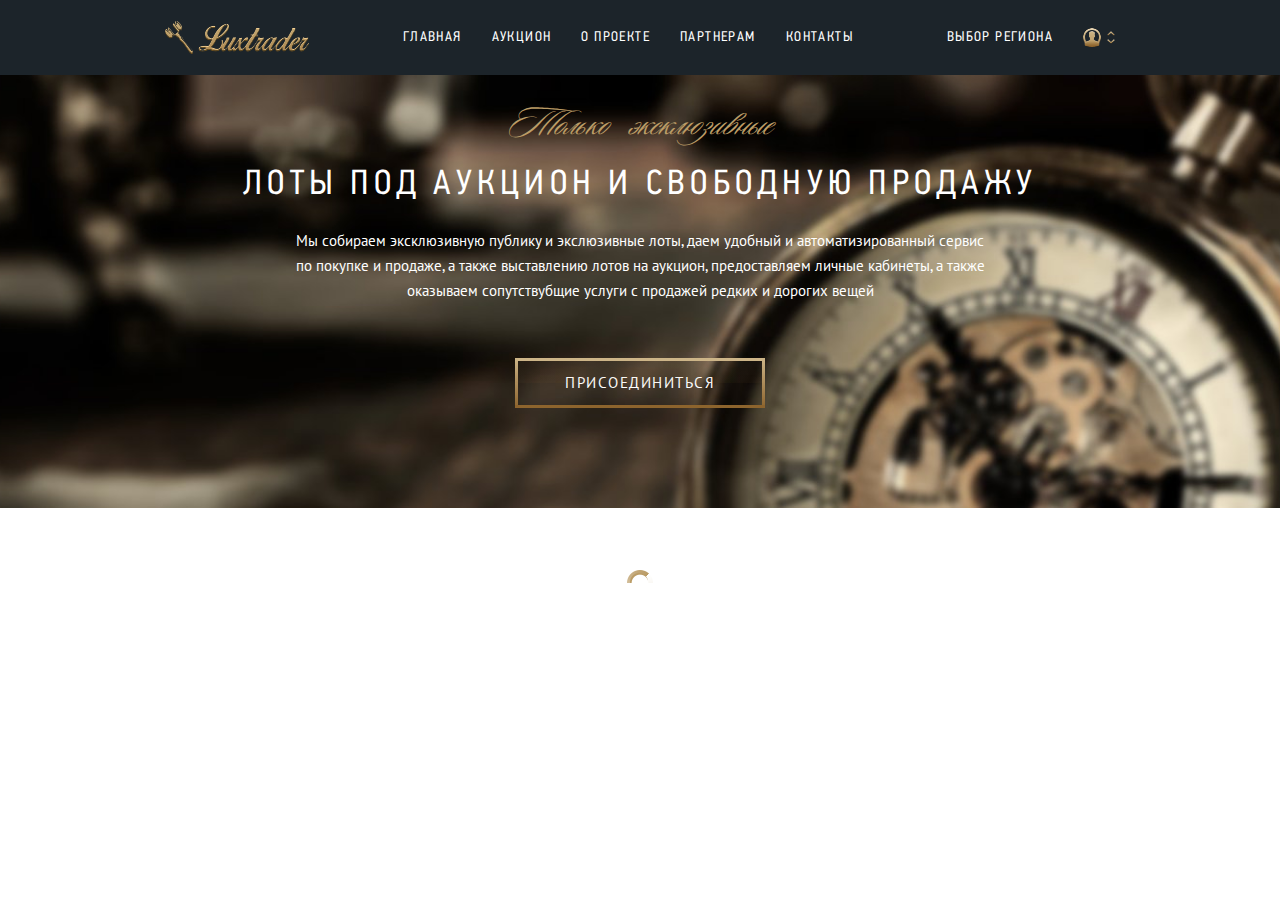
==== clock-site-project/index.html @ 0cd267de "271220221" ====
<!-- Сообщаем браузеру как стоит обрабатывать эту страницу -->
<!DOCTYPE html>
<!-- Оболочка документа, указываем язык содержимого -->
<html lang="ru">
	<!-- Заголовок страницы, контейнер для других важных данных (не отображается) -->
	<head>
		<!-- Кодировка страницы -->
		<meta http-equiv="Content-type" content="text/html;charset=UTF-8">
		<meta name="viewport" content="width=device-width, initial-scale=1.0">
		<!-- Заголовок страницы в браузере -->
		<title>Часы</title>
		<!-- Подключаем Swiper (плагин СЛАЙДЕР) !подключаем скаченные файлы - поскольку cdn вводится извне, он выполняется последним, а 
		написанный внутри JS код будет выполняться первым, поэтому объект Swiper не будет найден - проблема заключается в жизненном цикле реакции и непонятном порядке
		выполнения (вопрос с cdn тоже может быть решен через загрузку пакета через терминал)	 -->
		<!-- <link rel="stylesheet" href="css/swiper-bundle.min.css">		 -->
		<link rel="stylesheet" href="css/swiper-bundle.min.css">
		
	   	<!-- Подключаем CSS -->
		<link rel="stylesheet" href="css/style.css">		
	</head>
	<!-- Отображаемое тело страницы -->
	<body>
		<div class="wrapper">
			<header class="header">
				<div class="header__container _container">
					<div class="icon-menu">   <!-- Burger -->
						<span></span>
						<span></span>
						<span></span>
					</div>
					<a href="" class="header__logo"><img src="img/header/logo.png" alt="Logotype"></a>
					<div class="header__menu menu">
						<nav class="menu__body">
							<ul class="menu__list">
								<li><a href="" class="menu__link">Главная</a></li>
								<li><a href="" class="menu__link">Аукцион</a></li>
								<li><a href="" class="menu__link">О проекте</a></li>
								<li><a href="" class="menu__link">Партнерам</a></li>
								<li><a href="" class="menu__link">Контакты</a></li>
							</ul>							
						</nav>
					</div>
					<div class="header__actions actions-header">
						<a href="" class="actions-header__region"><span>Выбор региона</span></a>
						<div class="actions-header__user user-header">
							<div href="" class="user-header__icon">   <!-- КОНСПЕКТ: Обязательно ставим div, иначе не работает JS скрипт! разобраться -->
								<img src="img/header/user.png" alt="User">
							</div>							
							<ul class="user-header__menu">
								<li><a href="" class="user-header__link user-header__link_1">Выбор региона</a></li>
								<li><a href="" class="user-header__link user-header__link_2">Личный кабинет</a></li>
								<li><a href="" class="user-header__link user-header__link_3">Мои ставки</a></li>
								<li><a href="" class="user-header__link user-header__link_4">Мои лоты</a></li>
							</ul>
						</div>
					</div>			
				</div>					
			</header>
			<main class="page">
				<div class="main-slider swiper">
					<div class="main-slider__body swiper-wrapper">
						<div class="main-slider__item item-main-slider swiper-slide">
							<div class="item-main-slider__content">
								<div class="item-main-slider__container _container">
									<div class="title">
										<div class="title__item">Только эксклюзивные</div>
										<div class="title__main title__main_w title__main_regular">Лоты под аукцион и свобоДную продажу</div>						
									</div>
									<div class="item-main-slider__text">Мы собираем эксклюзивную публику и экслюзивные лоты, даем удобный и автоматизированный сервис по покупке и продаже, а также выставлению лотов на аукцион, предоставляем личные кабинеты, а также оказываем сопутствубщие услуги с продажей редких и дорогих вещей</div>
									<a href="#" class="item-main-slider__btn btn"><span class="btn__body"><span>Присоединиться</span></span></a>																		
								</div>								
							</div>
							<div class="item-main-slider__bg _ibg">
								<img src="img/slider/slider-3.jpg" alt="Background of slider">
							</div>
						</div>
						<div class="main-slider__item item-main-slider swiper-slide">
							<div class="item-main-slider__content">
								<div class="item-main-slider__container _container">
									<div class="title">
										<div class="title__item">Только эксклюзивные</div>
										<div class="title__main title__main_w title__main_regular">Лоты под аукцион и свобоДную продажу</div>						
									</div>
									<div class="item-main-slider__text">Мы собираем эксклюзивную публику и экслюзивные лоты, даем удобный и автоматизированный сервис по покупке и продаже, а также выставлению лотов на аукцион, предоставляем личные кабинеты, а также оказываем сопутствубщие услуги с продажей редких и дорогих вещей Мы собираем эксклюзивную публику и экслюзивные лоты, даем удобный и автоматизированный сервис по покупке и продаже, а также выставлению лотов на аукцион, предоставляем личные кабинеты, а также оказываем сопутствубщие услуги с продажей редких и дорогих вещей</div>
									<a href="#" class="item-main-slider__btn btn"><span class="btn__body"><span>Присоединиться</span></span></a>																		
								</div>								
							</div>
							<div class="item-main-slider__bg _ibg">
								<img src="img/slider/slider-2.jpg" alt="Background of slider">
							</div>
						</div>
					</div>
					<div class="main-slider__control control-main-slider">
						<div class="control-main-slider__arrow control-main-slider__arrow_prev"></div>
						<div class="control-main-slider__arrow_decor">
							<img src="img/slider/circle.png" alt="Decor">
						</div>
						<div class="control-main-slider__arrow control-main-slider__arrow_next"></div>
					</div>
				</div>
			</main>
		</div>
		<!-- Подключаем файлы js  и библиотеку JQuery  при необходимости-->
		<!-- <script src="js/jquery-3.6.0.min.js"></script> -->
		<!-- Подключаем Swiper (плагин СЛАЙДЕР) -->
		<script src="js/libs/swiper-bundle.min.js"></script>
		<script src="js/script.js"></script>
		<script src="js/functions.js"></script>	
		
	</body>
</html>
---- clock-site-project/css/style.css ----
@charset "UTF-8";
@import url(https://fonts.googleapis.com/css?family=PT+Sans:regular,italic,700&subset=cyrillic-ext);
* {
  padding: 0;
  margin: 0;
  border: 0;
}

*, *:before, *:after {
  -webkit-box-sizing: border-box;
  box-sizing: border-box;
}

:focus, :active {
  outline: none;
}

a:focus, a:active {
  outline: none;
}

nav, footer, header, aside {
  display: block;
}

html, body {
  height: 100%;
  width: 100%;
  font-size: 100%;
  line-height: 1;
  font-size: 14px;
  -ms-text-size-adjust: 100%;
  -moz-text-size-adjust: 100%;
  -webkit-text-size-adjust: 100%;
}

input, button, textarea {
  font-family: inherit;
}

input::-ms-clear {
  display: none;
}

button {
  cursor: pointer;
}

button::-moz-focus-inner {
  padding: 0;
  border: 0;
}

a, a:visited {
  text-decoration: none;
}

a:hover {
  text-decoration: none;
}

ul li {
  list-style: none;
}

img {
  vertical-align: top;
}

h1, h2, h3, h4, h5, h6 {
  font-size: inherit;
  font-weight: 400;
}

/*--------------------*/
@font-face {
  font-family: 'BravoRGRegular';
  src: url("../fonts/BravoRGRegular.eot");
  src: local("☺"), url("../fonts/BravoRGRegular.woff") format("woff"), url("../fonts/BravoRGRegular.ttf") format("truetype"), url("../fonts/BravoRGRegular.svg") format("svg");
  font-weight: 400;
  font-style: normal;
}

@font-face {
  font-family: 'ceremonious';
  src: url("../fonts/ceremonious_one.eot");
  src: local("☺"), url("../fonts/ceremonious_one.woff") format("woff"), url("../fonts/ceremonious_one.ttf") format("truetype"), url("../fonts/ceremonious_one.svg") format("svg");
  font-weight: 400;
  font-style: normal;
}

@font-face {
  font-family: 'PFDin';
  src: url("../fonts/pfdintextcondpro-medium.eot");
  src: local("☺"), url("../fonts/pfdintextcondpro-medium.woff") format("woff"), url("../fonts/pfdintextcondpro-medium.ttf") format("truetype"), url("../fonts/pfdintextcondpro-medium.svg") format("svg");
  font-weight: 500;
  font-style: normal;
}

@font-face {
  font-family: 'PFDin';
  src: url("../fonts/pfdintextcondpro-regular.eot");
  src: local("☺"), url("../fonts/pfdintextcondpro-regular.woff") format("woff"), url("../fonts/pfdintextcondpro-regular.ttf") format("truetype"), url("../fonts/pfdintextcondpro-regular.svg") format("svg");
  font-weight: 400;
  font-style: normal;
}

.title > *:not(:last-child) {
  margin: 0px 0px 30px 0px;
}

.title__item {
  font-family: ceremonious;
  font-size: 40px;
  line-height: 62.5%;
  font-weight: 400;
  color: #bb9c66;
}

.title__main {
  font-family: PFDin;
  font-size: 35px;
  line-height: 35px;
  font-weight: 500;
  text-transform: uppercase;
  letter-spacing: 0.15em;
  color: #000;
}

.title__main_w {
  color: #fff;
}

.title__main_regular {
  font-weight: 400;
}

.btn {
  display: -webkit-inline-box;
  display: -ms-inline-flexbox;
  display: inline-flex;
  position: relative;
}

.btn:before, .btn:after {
  position: absolute;
  left: 0;
  height: 3px;
  width: 100%;
  content: '';
}

.btn:before {
  background-color: #cdb588;
  top: 0;
}

.btn:after {
  background-color: #8d642d;
  bottom: 0;
}

.btn__body {
  display: -webkit-inline-box;
  display: -ms-inline-flexbox;
  display: inline-flex;
  position: relative;
}

.btn__body:before, .btn__body:after {
  position: absolute;
  top: 0;
  width: 3px;
  height: 100%;
  content: '';
}

.btn__body:before {
  background-image: -webkit-gradient(linear, left bottom, left top, from(#8d642d), to(#cdb588));
  background-image: linear-gradient(to top, #8d642d 0%, #cdb588 100%);
  left: 0;
}

.btn__body:after {
  background-image: -webkit-gradient(linear, left bottom, left top, from(#8d642d), to(#cdb588));
  background-image: linear-gradient(to top, #8d642d 0%, #cdb588 100%);
  right: 0;
}

.btn__body span {
  display: -webkit-inline-box;
  display: -ms-inline-flexbox;
  display: inline-flex;
  -webkit-box-pack: center;
      -ms-flex-pack: center;
          justify-content: center;
  -webkit-box-align: center;
      -ms-flex-align: center;
          align-items: center;
  padding: 0 50px;
  height: 50px;
  font-size: 15px;
  line-height: 21px;
  font-weight: 400;
  text-transform: uppercase;
  letter-spacing: 0.1em;
  color: #ffffff;
  position: relative;
}

.btn__body span:after {
  position: absolute;
  top: 0;
  left: 0;
  width: 100%;
  height: 50%;
  -webkit-transition: all 0.5s ease 0s;
  transition: all 0.5s ease 0s;
  background-image: -webkit-gradient(linear, left bottom, left top, from(#8d642d), to(#cdb588));
  background-image: linear-gradient(to top, #8d642d 0%, #cdb588 100%);
  opacity: 0.06;
  content: '';
}

@media (min-width: 992px) {
  .btn__body span:hover:after {
    height: 100%;
    opacity: 0.5;
  }
}

._ibg {
  position: relative;
}

._ibg img {
  position: absolute;
  left: 0;
  top: 0;
  height: 100%;
  width: 100%;
  -o-object-fit: cover;
     object-fit: cover;
}

body {
  font-family: 'PT Sans';
}

body._lock {
  overflow: hidden;
}

.wrapper {
  width: 100%;
  min-height: 100%;
  overflow: hidden;
  display: -webkit-box;
  display: -ms-flexbox;
  display: flex;
  -webkit-box-orient: vertical;
  -webkit-box-direction: normal;
      -ms-flex-direction: column;
          flex-direction: column;
}

._container {
  max-width: 970px;
  margin: 0 auto;
  padding: 0 10px;
}

.header {
  position: relative;
  z-index: 50;
  background-color: #1c242a;
}

.header__container {
  height: 75px;
  display: -webkit-box;
  display: -ms-flexbox;
  display: flex;
  -webkit-box-align: center;
      -ms-flex-align: center;
          align-items: center;
}

.header__logo {
  position: relative;
  z-index: 2;
  width: 144px;
}

@media (max-width: 767px) {
  .header__logo {
    position: absolute;
    z-index: 52;
    top: 50%;
    left: 50%;
    -webkit-transform: translate(-50%, -50%);
            transform: translate(-50%, -50%);
  }
}

@media (max-width: 767px) {
  .icon-menu {
    display: block;
    position: relative;
    width: 30px;
    height: 18px;
    cursor: pointer;
    z-index: 5;
  }
  .icon-menu span {
    -webkit-transition: all 0.3s ease 0s;
    transition: all 0.3s ease 0s;
    top: calc(50% - 1px);
    left: 0px;
    position: absolute;
    width: 100%;
    height: 2px;
    background-color: #b29059;
  }
  .icon-menu span:first-child {
    top: 0px;
  }
  .icon-menu span:last-child {
    top: auto;
    bottom: 0px;
  }
  .icon-menu._active span {
    -webkit-transform: scale(0, 0);
            transform: scale(0, 0);
  }
  .icon-menu._active span:first-child {
    -webkit-transform: rotate(-45deg);
            transform: rotate(-45deg);
    top: calc(50% - 1px);
  }
  .icon-menu._active span:last-child {
    -webkit-transform: rotate(45deg);
            transform: rotate(45deg);
    bottom: calc(50% - 1px);
  }
}

.menu {
  padding: 0 0 0 3.15789%;
  -webkit-box-flex: 1;
      -ms-flex: 1 1 auto;
          flex: 1 1 auto;
}

.menu__icon {
  display: none;
}

@media (max-width: 767px) {
  .menu__body {
    opacity: 0;
    visibility: hidden;
    position: fixed;
    z-index: 2;
    width: 100%;
    height: 100%;
    top: 0;
    left: 0;
    background-color: rgba(28, 36, 42, 0.98);
  }
  .menu__body::after {
    content: '';
    position: fixed;
    top: 0;
    left: 0;
    height: 75px;
    width: 100%;
    background-color: #1c242a;
  }
  .menu__body._active {
    opacity: 1;
    visibility: visible;
  }
}

.menu__list {
  display: -webkit-box;
  display: -ms-flexbox;
  display: flex;
  -webkit-box-align: center;
      -ms-flex-align: center;
          align-items: center;
  -webkit-box-pack: center;
      -ms-flex-pack: center;
          justify-content: center;
}

.menu__list li {
  margin: 0 15px;
}

@media (max-width: 767px) {
  .menu__list {
    height: 100%;
    display: block;
    text-align: center;
    padding: 100px 0px 25px 0px;
    overflow: auto;
  }
  .menu__list li {
    margin: 0px 0px 30px 0px;
  }
  .menu__list li:last-child {
    margin: 0px 0px 0px 0px;
  }
}

.menu__link, .actions-header__region {
  color: #fff;
  font-family: 'PFDin';
  font-size: 14px;
  line-height: 21px;
  font-weight: 400;
  text-transform: uppercase;
  letter-spacing: 0.1em;
}

@media (max-width: 767px) {
  .menu__link, .actions-header__region {
    font-size: 24px;
  }
}

.actions-header {
  display: -webkit-box;
  display: -ms-flexbox;
  display: flex;
  -webkit-box-align: center;
      -ms-flex-align: center;
          align-items: center;
}

.actions-header__region {
  position: relative;
  z-index: 2;
  background: url("/img/header/region.png") left no-repeat;
  min-width: 18px;
  min-height: 18px;
  padding: 0 0 0 30px;
}

@media (max-width: 890px) {
  .actions-header__region {
    padding: 0 0 0 0;
  }
  .actions-header__region span {
    display: none;
  }
}

.actions-header__user {
  position: relative;
  z-index: 2;
  margin: 0 0 0 30px;
}

@media (max-width: 890px) {
  .actions-header__user {
    margin: 0 0 0 15px;
  }
}

.user-header__icon {
  cursor: pointer;
}

.user-header__menu {
  opacity: 0;
  visibility: hidden;
  position: absolute;
  top: 58px;
  right: 0;
  background-color: #1c242a;
  padding: 20px;
  -webkit-transition: all 0.3s ease 0s;
  transition: all 0.3s ease 0s;
  width: 178px;
}

.user-header__menu li {
  margin: 0px 0px 18px 0px;
}

.user-header__menu li:last-child {
  margin: 0px 0px 0px 0px;
}

.user-header__menu._active {
  opacity: 1;
  visibility: visible;
  top: 48px;
}

@media (max-width: 767px) {
  .user-header__menu._active {
    width: 100vw;
    margin-right: -10px;
  }
}

.user-header__link {
  display: inline-block;
  padding: 0 0 0 30px;
  color: #fff;
  line-height: 18px;
}

@media (min-width: 992px) {
  .user-header__link:hover {
    text-decoration: underline;
  }
}

.user-header__link_1 {
  background: url("/img/header/dropdown/globe.png") 1px center no-repeat;
}

.user-header__link_2 {
  background: url("/img/header/dropdown/key.png") left center no-repeat;
}

.user-header__link_3 {
  background: url("/img/header/dropdown/palm.png") 4px center no-repeat;
}

.user-header__link_4 {
  background: url("/img/header/dropdown/hammer.png") left center no-repeat;
}

.page {
  -webkit-box-flex: 1;
      -ms-flex: 1 1 auto;
          flex: 1 1 auto;
}

.main-slider {
  position: relative;
}

.main-slider__control {
  position: absolute;
  left: 50%;
  bottom: 0;
  width: 100px;
  height: 100px;
  -webkit-transform: translate(-50%, 50%);
          transform: translate(-50%, 50%);
  display: -webkit-box;
  display: -ms-flexbox;
  display: flex;
  -webkit-box-pack: center;
      -ms-flex-pack: center;
          justify-content: center;
  -webkit-box-align: center;
      -ms-flex-align: center;
          align-items: center;
}

.main-slider__control:after {
  position: absolute;
  top: 50%;
  left: 50%;
  background-color: #fff;
  width: 70%;
  height: 70%;
  -webkit-transform-origin: 0 0;
          transform-origin: 0 0;
  -webkit-transform: rotate(45deg) translate(-50%, -50%);
          transform: rotate(45deg) translate(-50%, -50%);
  content: '';
}

.item-main-slider {
  position: relative;
  text-align: center;
  padding: 38px 0 100px 0;
}

.item-main-slider__content {
  position: relative;
  z-index: 2;
}

.item-main-slider__text {
  max-width: 700px;
  margin: 25px auto 0 auto;
  font-family: 'PT Sans';
  font-size: 15px;
  line-height: calc(25 / 15);
  font-weight: 400;
  color: #fff;
}

.item-main-slider__btn {
  margin: 55px 0 0 0;
}

.item-main-slider__bg {
  position: absolute;
  left: 0;
  top: 0;
  width: 100%;
  height: 100%;
}

.control-main-slider__arrow {
  cursor: pointer;
  position: relative;
  z-index: 2;
  width: 14px;
  height: 24px;
}

.control-main-slider__arrow_prev {
  background: url("/img/slider/row-left.png") 0 0 no-repeat;
}

.control-main-slider__arrow_decor {
  position: relative;
  z-index: 2;
  margin: 0 12px;
  -webkit-animation: rotate 5s infinite linear;
          animation: rotate 5s infinite linear;
}

.control-main-slider__arrow_next {
  background: url("/img/slider/row-right.png") 0 0 no-repeat;
}

@-webkit-keyframes rotate {
  0% {
  }
  100% {
    -webkit-transform: rotate(360deg);
            transform: rotate(360deg);
  }
}

@keyframes rotate {
  0% {
  }
  100% {
    -webkit-transform: rotate(360deg);
            transform: rotate(360deg);
  }
}
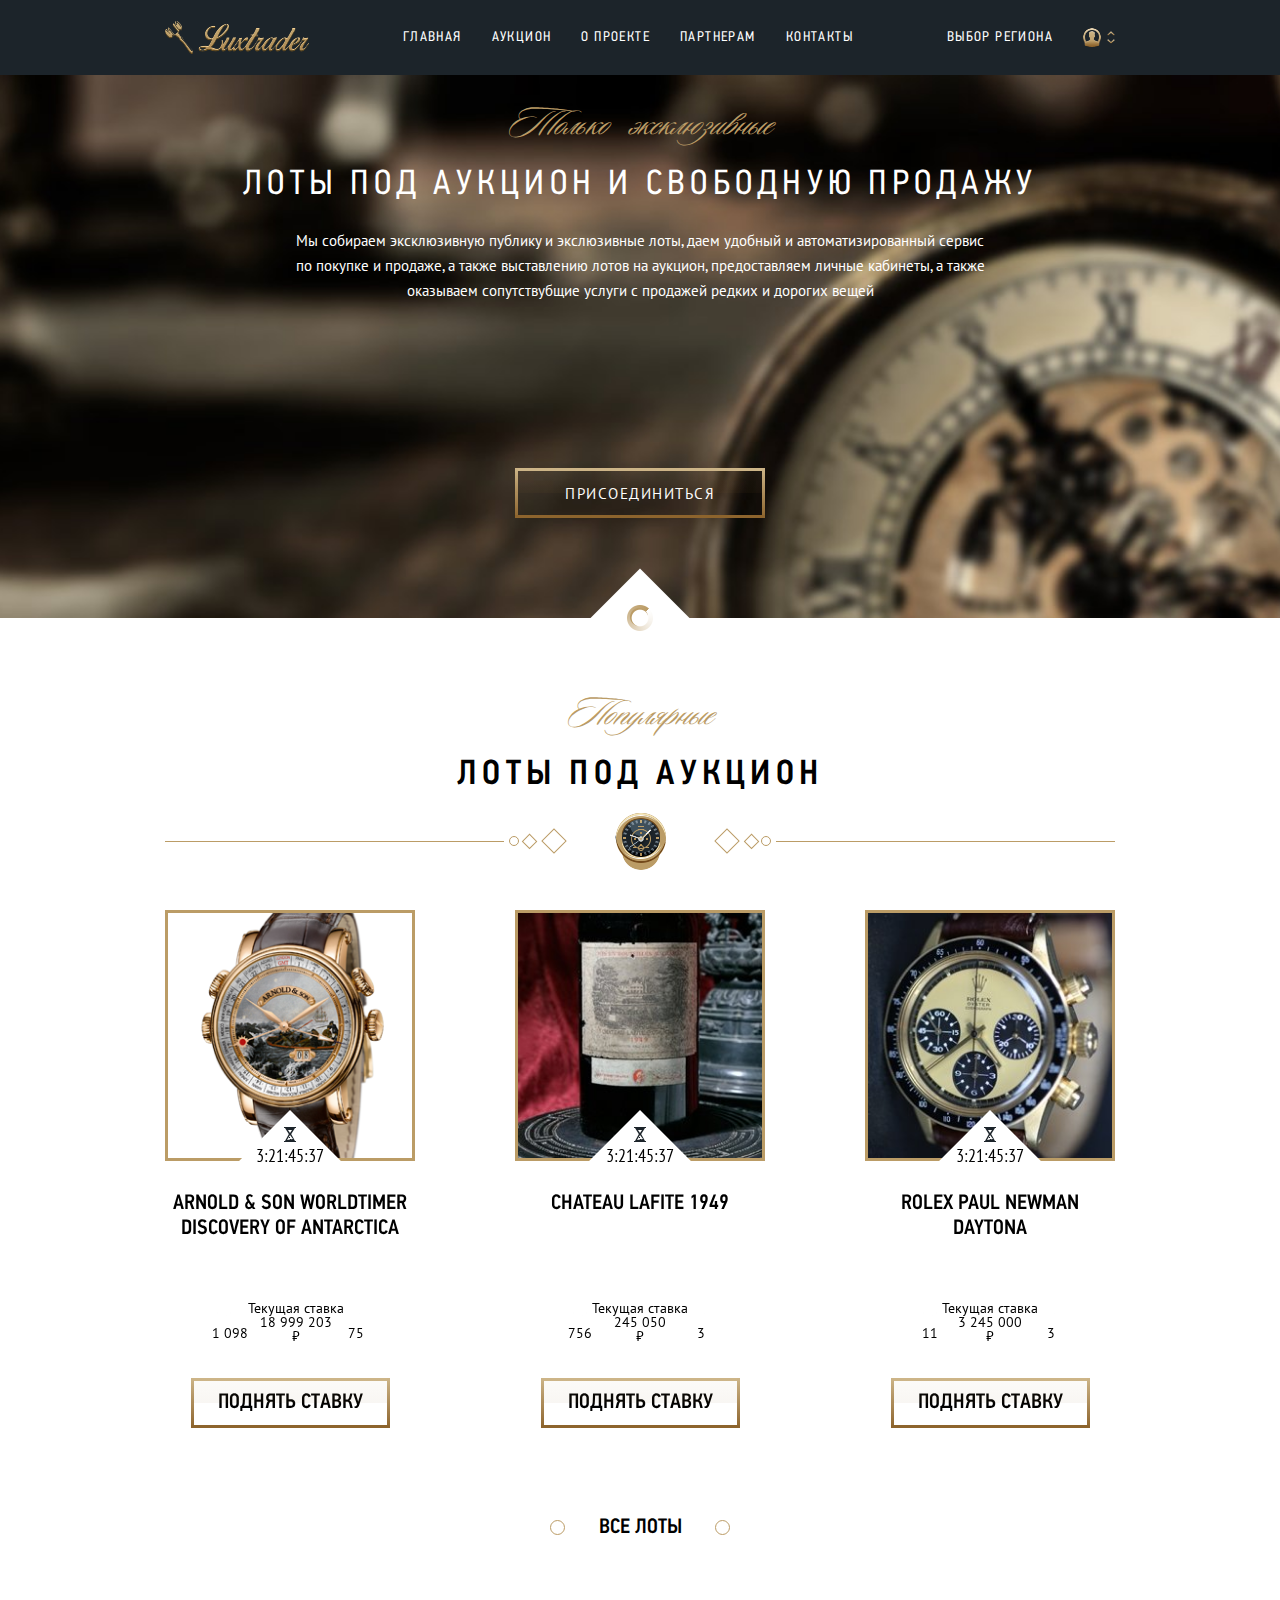
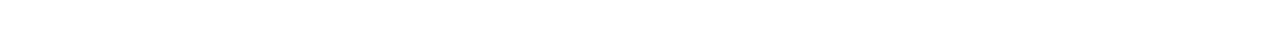
==== commit 7cd76c73: "06012021" ====
--- a/clock-site-project/index.html
+++ b/clock-site-project/index.html
@@ -67,7 +67,7 @@
 										<div class="title__main title__main_w title__main_regular">Лоты под аукцион и свобоДную продажу</div>						
 									</div>
 									<div class="item-main-slider__text">Мы собираем эксклюзивную публику и экслюзивные лоты, даем удобный и автоматизированный сервис по покупке и продаже, а также выставлению лотов на аукцион, предоставляем личные кабинеты, а также оказываем сопутствубщие услуги с продажей редких и дорогих вещей</div>
-									<a href="#" class="item-main-slider__btn btn"><span class="btn__body"><span>Присоединиться</span></span></a>																		
+									<a href="#" class="item-main-slider__btn btn"><span class="btn__body"><span>Присоединиться</span></span></a>
 								</div>								
 							</div>
 							<div class="item-main-slider__bg _ibg">
@@ -97,7 +97,162 @@
 						</div>
 						<div class="control-main-slider__arrow control-main-slider__arrow_next"></div>
 					</div>
-				</div>
+				</div>	
+				<section class="lots">
+					<div class="lots__container _container">
+						<div class="lots__header block-header">
+							<div class="block-header__title title">
+								<div class="title__item">Популярные</div>
+								<h2 class="title__main">лоты Под аукцион</h2>						
+							</div>
+							<div class="block-header__decor block-decor">
+								<div class="block-decor__items">
+									<span></span>
+								</div>								
+								<div class="block-decor__icon">
+									<img src="img/lots/clock.png" alt="Decor">
+								</div>								
+								<div class="block-decor__items">
+									<span></span>
+								</div>										
+							</div>
+						</div>						
+						<div class="lots__slider slider-lots swiper">  <!-- swiper-->
+							 <div class="slider-lots__body swiper-wrapper">  <!-- swiper-wrapper -->
+
+								<div class="slider-lots__slide swiper-slide">  <!-- swiper-slide -->
+									<div class="lot">
+										<div class="lot__header">
+											<a href="" class="lot__image _ibg">
+												<img src="img/lots/slider/01.png" alt="Clock">
+											</a>
+											<div class="lot__timer timer-lot">
+												<div class="timer-lot__icon">
+													<img src="img/lots/slider/timer.png" alt="Timer">
+												</div>
+												<div class="timer-lot__item">3:21:45:37</div>
+											</div>
+										</div>
+										<a href="" class="lot__title">Arnold & Son Worldtimer discovery of antarctica</a>	
+										<div class="lot__info info-lot">
+											<div class="info-lot__statistic">
+												<div class="info-lot__icon">
+													<img src="img/lots/slider/info-lot/eye.png" alt="Icon eye">
+												</div>
+												<div class="info-lot__value">1 098</div>
+											</div>
+											<div class="info-lot__current-bet current-bet-info-lot">
+												<div class="current-bet-info-lot__label">Текущая ставка</div>
+												<div class="current-bet-info-lot__value">18 999 203</div>
+												<div class="current-bet-info-lot__currency">&#8381;</div>
+											</div>
+											<div class="info-lot__statistic">
+												<div class="info-lot__icon">
+													<img src="img/lots/slider/info-lot/palm.png" alt="Icon eye">
+												</div>
+												<div class="info-lot__value">75</div>
+											</div>
+										</div>
+										<a href="#" class="lot__btn btn btn_big"><span class="btn__body"><span>ПОДНЯТЬ СТАВКУ</span></span></a>								
+									</div>
+								</div>
+
+							
+								<div class="slider-lots__slide swiper-slide">
+									<div class="lot">
+										<div class="lot__header">
+											<a href="" class="lot__image _ibg">
+												<img src="img/lots/slider/02.jpg" alt="Clock">
+											</a>
+											<div class="lot__timer timer-lot">
+												<div class="timer-lot__icon">
+													<img src="img/lots/slider/timer.png" alt="Timer">
+												</div>
+												<div class="timer-lot__item">3:21:45:37</div>
+											</div>
+										</div>
+										<!-- title -->
+										<a href="" class="lot__title">Chateau Lafite 1949</a>	
+
+										<!-- info-lot -->
+										<div class="lot__info info-lot">
+											<div class="info-lot__statistic">
+												<div class="info-lot__icon">
+													<img src="img/lots/slider/info-lot/eye.png" alt="Icon eye">
+												</div>
+												<div class="info-lot__value">756</div>
+											</div>
+											<div class="info-lot__current-bet current-bet-info-lot">
+												<div class="current-bet-info-lot__label">Текущая ставка</div>
+												<div class="current-bet-info-lot__value">245 050</div>
+												<div class="current-bet-info-lot__currency">&#8381;</div>
+											</div>
+											<div class="info-lot__statistic">
+												<div class="info-lot__icon">
+													<img src="img/lots/slider/info-lot/palm.png" alt="Icon eye">
+												</div>
+												<div class="info-lot__value">3</div>
+											</div>
+										</div>
+										
+										<!-- button -->
+										<a href="#" class="lot__btn btn btn_big"><span class="btn__body"><span>ПОДНЯТЬ СТАВКУ</span></span></a>								
+									</div>
+								</div>
+									
+								<div class="slider-lots__slide swiper-slide">
+									<div class="lot">
+										<div class="lot__header">
+											<a href="" class="lot__image _ibg">
+												<img src="img/lots/slider/03.jpg" alt="Clock">
+											</a>
+											<div class="lot__timer timer-lot">
+												<div class="timer-lot__icon">
+													<img src="img/lots/slider/timer.png" alt="Timer">
+												</div>
+												<div class="timer-lot__item">3:21:45:37</div>
+											</div>
+										</div>
+										<a href="" class="lot__title">Rolex Paul Newman Daytona</a>	
+										<div class="lot__info info-lot">
+											<div class="info-lot__statistic">
+												<div class="info-lot__icon">
+													<img src="img/lots/slider/info-lot/eye.png" alt="Icon eye">
+												</div>
+												<div class="info-lot__value">11</div>
+											</div>
+											<div class="info-lot__current-bet current-bet-info-lot">
+												<div class="current-bet-info-lot__label">Текущая ставка</div>
+												<div class="current-bet-info-lot__value">3 245 000</div>
+												<div class="current-bet-info-lot__currency">&#8381;</div>
+											</div>
+											<div class="info-lot__statistic">
+												<div class="info-lot__icon">
+													<img src="img/lots/slider/info-lot/palm.png" alt="Icon eye">
+												</div>
+												<div class="info-lot__value">3</div>
+											</div>
+										</div>
+										<a href="#" class="lot__btn btn btn_big"><span class="btn__body"><span>ПОДНЯТЬ СТАВКУ</span></span></a>								
+									</div>
+								</div>																 
+
+								
+							 </div>
+							 <div class="slider-lots__control control-slider-lots">
+								<div class="control-slider-lots__arrow control-slider-lots__arrow_prev">
+									<span></span>
+								</div>
+								<a href="" class="control-slider-lots__link">
+									все лоты
+								</a>
+								<div class="control-slider-lots__arrow control-slider-lots__arrow_next">
+									<span></span>
+								</div>
+							 </div>
+						</div>
+					</div>					
+				</section>		
 			</main>
 		</div>
 		<!-- Подключаем файлы js  и библиотеку JQuery  при необходимости-->
--- a/clock-site-project/css/style.css
+++ b/clock-site-project/css/style.css
@@ -1,5 +1,6 @@
 @charset "UTF-8";
-@import url(https://fonts.googleapis.com/css?family=PT+Sans:regular,italic,700&subset=cyrillic-ext);
+@import url(https://fonts.googleapis.com/css?family=PT+Sans:regular,italic,700&display=swap&subset=cyrillic-ext);
+@import url(https://fonts.googleapis.com/css?family=PT+Sans+Narrow:regular,700&display=swap&subset=cyrillic-ext);
 * {
   padding: 0;
   margin: 0;
@@ -105,6 +106,10 @@
   font-style: normal;
 }
 
+.title {
+  text-align: center;
+}
+
 .title > *:not(:last-child) {
   margin: 0px 0px 30px 0px;
 }
@@ -135,6 +140,125 @@
   font-weight: 400;
 }
 
+.block-header__title {
+  padding: 0 0 20px 0;
+}
+
+.block-decor {
+  display: -webkit-box;
+  display: -ms-flexbox;
+  display: flex;
+  -webkit-box-align: center;
+      -ms-flex-align: center;
+          align-items: center;
+}
+
+.block-decor__items {
+  -webkit-box-flex: 1;
+      -ms-flex: 1 1 auto;
+          flex: 1 1 auto;
+  display: -webkit-box;
+  display: -ms-flexbox;
+  display: flex;
+  -webkit-box-align: center;
+      -ms-flex-align: center;
+          align-items: center;
+}
+
+.block-decor__items::before {
+  content: '';
+  height: 1px;
+  width: 100%;
+  -webkit-box-flex: 1;
+      -ms-flex: 1 1 auto;
+          flex: 1 1 auto;
+  background-color: #bb9c66;
+}
+
+.block-decor__items::after {
+  content: '';
+  width: 18px;
+  height: 18px;
+  -webkit-box-flex: 0;
+      -ms-flex: 0 0 18px;
+          flex: 0 0 18px;
+  border: 1px solid #bb9c66;
+  -webkit-transform: rotate(-45deg);
+          transform: rotate(-45deg);
+  margin: 0 5px;
+}
+
+.block-decor__items span {
+  display: -webkit-box;
+  display: -ms-flexbox;
+  display: flex;
+  -webkit-box-align: center;
+      -ms-flex-align: center;
+          align-items: center;
+  margin: 0 5px;
+}
+
+.block-decor__items span::before {
+  content: '';
+  height: 10px;
+  width: 10px;
+  -webkit-box-flex: 0;
+      -ms-flex: 0 0 10px;
+          flex: 0 0 10px;
+  border-radius: 50%;
+  border: 1px solid #bb9c66;
+  margin: 0 5px 0 0;
+}
+
+.block-decor__items span::after {
+  content: '';
+  width: 10.8px;
+  height: 10.8px;
+  -webkit-box-flex: 0;
+      -ms-flex: 0 0 10.8px;
+          flex: 0 0 10.8px;
+  border: 1px solid #bb9c66;
+  -webkit-transform: rotate(-45deg);
+          transform: rotate(-45deg);
+}
+
+.block-decor__items:last-child {
+  -webkit-box-orient: horizontal;
+  -webkit-box-direction: reverse;
+      -ms-flex-direction: row-reverse;
+          flex-direction: row-reverse;
+}
+
+.block-decor__items:last-child span {
+  -webkit-box-orient: horizontal;
+  -webkit-box-direction: reverse;
+      -ms-flex-direction: row-reverse;
+          flex-direction: row-reverse;
+}
+
+.block-decor__items:last-child span::before {
+  margin: 0 0 0 5px;
+}
+
+.block-decor__icon {
+  -webkit-box-flex: 0;
+      -ms-flex: 0 0 145px;
+          flex: 0 0 145px;
+  text-align: center;
+}
+
+.block-decor__icon img {
+  max-width: 70%;
+}
+
+@media (max-width: 768px) {
+  .block-decor__icon {
+    -webkit-box-flex: 0;
+        -ms-flex: 0 0 95px;
+            flex: 0 0 95px;
+  }
+}
+
 .btn {
   display: -webkit-inline-box;
   display: -ms-inline-flexbox;
@@ -188,9 +312,9 @@
 }
 
 .btn__body span {
-  display: -webkit-inline-box;
-  display: -ms-inline-flexbox;
-  display: inline-flex;
+  display: -webkit-box;
+  display: -ms-flexbox;
+  display: flex;
   -webkit-box-pack: center;
       -ms-flex-pack: center;
           justify-content: center;
@@ -198,7 +322,7 @@
       -ms-flex-align: center;
           align-items: center;
   padding: 0 50px;
-  height: 50px;
+  min-height: 50px;
   font-size: 15px;
   line-height: 21px;
   font-weight: 400;
@@ -229,6 +353,26 @@
   }
 }
 
+.btn_big {
+  position: relative;
+}
+
+.btn_big .btn__body {
+  position: relative;
+  margin: 0 auto;
+}
+
+.btn_big .btn__body span {
+  font-family: PFDin;
+  font-size: 21px;
+  letter-spacing: 0;
+  line-height: 25px;
+  font-weight: 500;
+  text-transform: uppercase;
+  color: #000000;
+  padding: 0 27px;
+}
+
 ._ibg {
   position: relative;
 }
@@ -243,6 +387,123 @@
      object-fit: cover;
 }
 
+.lot {
+  display: -webkit-box;
+  display: -ms-flexbox;
+  display: flex;
+  -webkit-box-orient: vertical;
+  -webkit-box-direction: normal;
+      -ms-flex-direction: column;
+          flex-direction: column;
+  height: 100%;
+}
+
+.lot__header {
+  text-align: center;
+  margin: 0px 0px 30px 0px;
+  position: relative;
+}
+
+.lot__image {
+  display: block;
+  border: 3px solid #bb9c66;
+  padding: 0 0 98% 0;
+}
+
+.lot__title {
+  -webkit-box-flex: 1;
+      -ms-flex: 1 1 auto;
+          flex: 1 1 auto;
+  position: relative;
+  z-index: 2;
+  font-family: PFDin;
+  font-size: 21px;
+  line-height: 25px;
+  font-weight: 500;
+  text-transform: uppercase;
+  color: #000000;
+  margin: 0px 0px 10px 0px;
+}
+
+.lot__btn {
+  margin: 0 auto;
+  -webkit-box-align: center;
+      -ms-flex-align: center;
+          align-items: center;
+}
+
+.timer-lot {
+  width: 72px;
+  height: 72px;
+  -webkit-transform: translate(0px, -50%);
+          transform: translate(0px, -50%);
+  display: -webkit-inline-box;
+  display: -ms-inline-flexbox;
+  display: inline-flex;
+  -webkit-box-orient: vertical;
+  -webkit-box-direction: normal;
+      -ms-flex-direction: column;
+          flex-direction: column;
+  position: absolute;
+  left: 50%;
+  bottom: 0;
+  -webkit-transform: translate(-50%, 50%);
+          transform: translate(-50%, 50%);
+  padding: 2px 0 0 0;
+}
+
+.timer-lot div {
+  position: relative;
+  z-index: 2;
+}
+
+.timer-lot:before {
+  content: '';
+  background-color: #fff;
+  width: 100%;
+  height: 100%;
+  position: absolute;
+  top: 0;
+  left: 0;
+  -webkit-transform: rotate(-45deg);
+          transform: rotate(-45deg);
+}
+
+.timer-lot__icon {
+  margin: 0px 0px 5px 0px;
+}
+
+.timer-lot__item {
+  font-size: 18px;
+  font-family: 'PT Sans Narrow';
+  font-weight: 400;
+  color: #000000;
+}
+
+.info-lot {
+  display: -webkit-box;
+  display: -ms-flexbox;
+  display: flex;
+  -webkit-box-pack: center;
+      -ms-flex-pack: center;
+          justify-content: center;
+  margin: 0px 0px 35px 0px;
+}
+
+.info-lot__icon {
+  width: 25px;
+  height: 25px;
+  display: -webkit-box;
+  display: -ms-flexbox;
+  display: flex;
+  -webkit-box-pack: center;
+      -ms-flex-pack: center;
+          justify-content: center;
+  -webkit-box-align: center;
+      -ms-flex-align: center;
+          align-items: center;
+}
+
 body {
   font-family: 'PT Sans';
 }
@@ -254,7 +515,6 @@
 .wrapper {
   width: 100%;
   min-height: 100%;
-  overflow: hidden;
   display: -webkit-box;
   display: -ms-flexbox;
   display: flex;
@@ -545,10 +805,22 @@
 
 .main-slider {
   position: relative;
+  overflow: visible;
+}
+
+.main-slider .swiper-wrapper {
+  -webkit-box-align: stretch;
+      -ms-flex-align: stretch;
+          align-items: stretch;
+}
+
+.main-slider__item {
+  position: relative;
 }
 
 .main-slider__control {
   position: absolute;
+  z-index: 3;
   left: 50%;
   bottom: 0;
   width: 100px;
@@ -589,6 +861,21 @@
 .item-main-slider__content {
   position: relative;
   z-index: 2;
+  height: 100%;
+}
+
+.item-main-slider__container {
+  height: 100%;
+  display: -webkit-box;
+  display: -ms-flexbox;
+  display: flex;
+  -webkit-box-orient: vertical;
+  -webkit-box-direction: normal;
+      -ms-flex-direction: column;
+          flex-direction: column;
+  -webkit-box-align: center;
+      -ms-flex-align: center;
+          align-items: center;
 }
 
 .item-main-slider__text {
@@ -597,6 +884,9 @@
   font-family: 'PT Sans';
   font-size: 15px;
   line-height: calc(25 / 15);
+  -webkit-box-flex: 1;
+      -ms-flex: 1 1 auto;
+          flex: 1 1 auto;
   font-weight: 400;
   color: #fff;
 }
@@ -654,3 +944,111 @@
             transform: rotate(360deg);
   }
 }
+
+.lots {
+  padding: 85px 0px 63px 0px;
+}
+
+.lots__header {
+  margin: 0px 0px 40px 0px;
+}
+
+.slider-lots__body {
+  text-align: center;
+  margin: 0 0 50px 0;
+}
+
+.slider-lots__body.swiper-wrapper {
+  -webkit-box-align: stretch;
+      -ms-flex-align: stretch;
+          align-items: stretch;
+}
+
+.slider-lots__body .swiper-slide {
+  height: 100%;
+}
+
+.control-slider-lots {
+  display: -webkit-box;
+  display: -ms-flexbox;
+  display: flex;
+  -webkit-box-pack: center;
+      -ms-flex-pack: center;
+          justify-content: center;
+  -webkit-box-align: center;
+      -ms-flex-align: center;
+          align-items: center;
+}
+
+.control-slider-lots__arrow {
+  cursor: pointer;
+  display: -webkit-box;
+  display: -ms-flexbox;
+  display: flex;
+  -webkit-box-align: center;
+      -ms-flex-align: center;
+          align-items: center;
+}
+
+.control-slider-lots__arrow span {
+  background: url("/img/lots/control/left.png") 0 0 no-repeat;
+  width: 108px;
+  height: 35px;
+  -webkit-box-flex: 0;
+      -ms-flex: 0 0 108px;
+          flex: 0 0 108px;
+}
+
+.control-slider-lots__arrow::after {
+  content: '';
+  height: 15px;
+  width: 15px;
+  -webkit-box-flex: 0;
+      -ms-flex: 0 0 15px;
+          flex: 0 0 15px;
+  display: -webkit-box;
+  display: -ms-flexbox;
+  display: flex;
+  -webkit-box-align: center;
+      -ms-flex-align: center;
+          align-items: center;
+  border-radius: 50%;
+  border: 1px solid #bb9c66;
+  margin: 0 5px;
+}
+
+.control-slider-lots__arrow:last-child {
+  -webkit-box-orient: horizontal;
+  -webkit-box-direction: reverse;
+      -ms-flex-direction: row-reverse;
+          flex-direction: row-reverse;
+}
+
+.control-slider-lots__arrow:last-child span {
+  -webkit-transform: rotate(180deg);
+          transform: rotate(180deg);
+}
+
+.control-slider-lots__link {
+  background: url("/img/lots/control/circle.png") 0 0 no-repeat;
+  -webkit-box-flex: 0;
+      -ms-flex: 0 0 100px;
+          flex: 0 0 100px;
+  height: 100px;
+  display: -webkit-box;
+  display: -ms-flexbox;
+  display: flex;
+  -webkit-box-pack: center;
+      -ms-flex-pack: center;
+          justify-content: center;
+  -webkit-box-align: center;
+      -ms-flex-align: center;
+          align-items: center;
+  font-family: PFDin;
+  font-size: 21px;
+  line-height: 25px;
+  font-weight: 500;
+  text-transform: uppercase;
+  color: #000000;
+  margin: 0 20px;
+}
